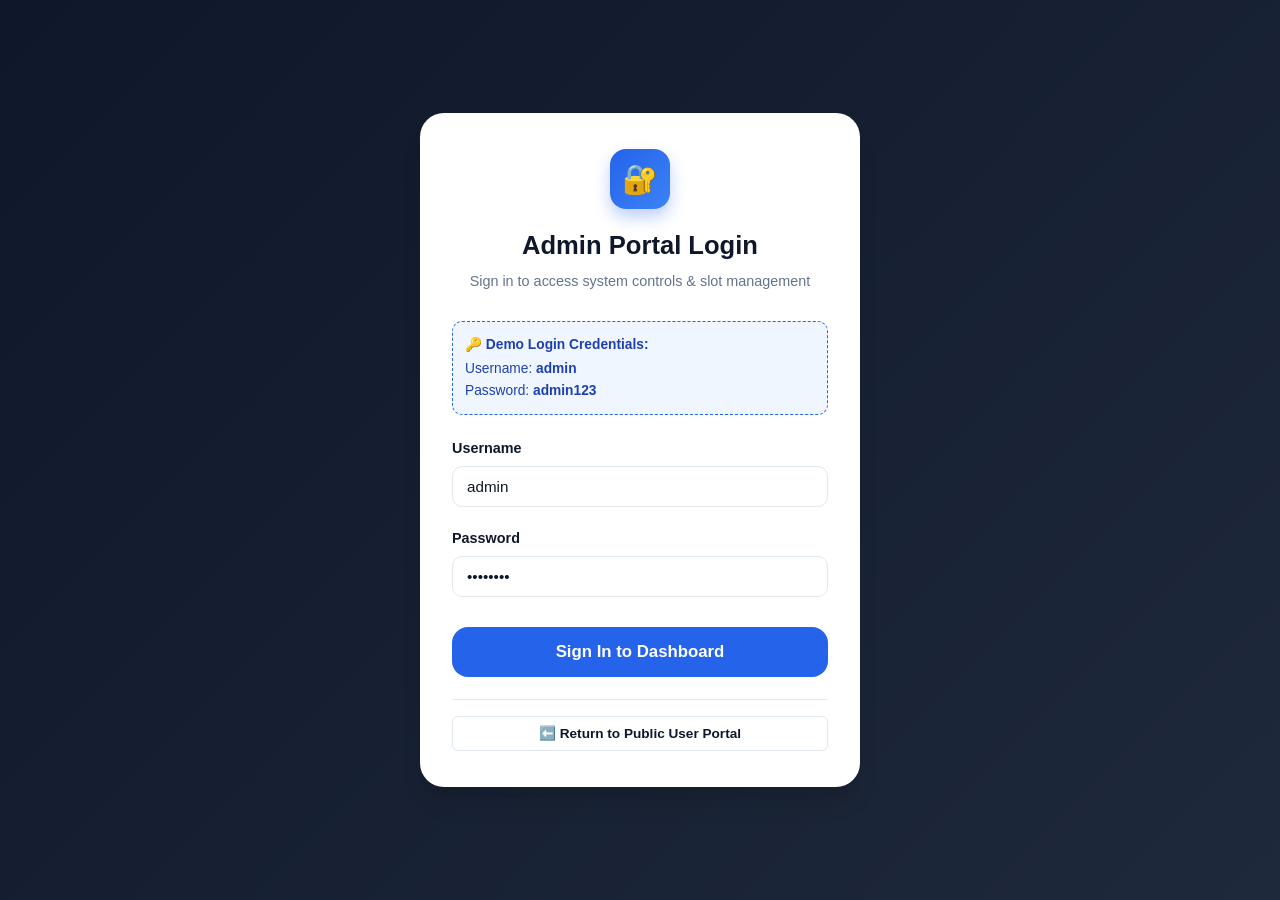
==== admin.html @ 250ca074 "Initial parking management system" ====
<!DOCTYPE html>
<html lang="en">
<head>
    <meta charset="UTF-8">
    <meta name="viewport" content="width=device-width, initial-scale=1.0">
    <meta name="description" content="ParkEase Admin Dashboard for Parking Slot and Vehicle Management.">
    <title>Admin Dashboard | ParkEase</title>
    <!-- Stylesheet -->
    <link rel="stylesheet" href="css/style.css">
</head>
<body>

    <!-- ====================================================================
         LOGIN SCREEN (Shown when admin is logged out)
         ==================================================================== -->
    <div id="admin-login-view" class="login-wrapper" style="display: none;">
        <div class="login-card">
            <div class="login-header">
                <div class="login-logo">🔐</div>
                <h1 style="font-size: 1.6rem; font-weight: 800; color: var(--text-main);">Admin Portal Login</h1>
                <p style="font-size: 0.9rem; color: var(--text-muted); margin-top: 4px;">Sign in to access system controls & slot management</p>
            </div>

            <!-- Demo Credentials Banner -->
            <div class="demo-credentials-box">
                <div style="font-weight: 700; margin-bottom: 2px;">🔑 Demo Login Credentials:</div>
                <div>Username: <strong>admin</strong></div>
                <div>Password: <strong>admin123</strong></div>
            </div>

            <form id="admin-login-form" novalidate>
                <div class="form-group">
                    <label for="admin-username" class="form-label">Username</label>
                    <input type="text" id="admin-username" class="form-control" placeholder="Enter admin username" value="admin" required>
                    <div class="form-text-error" id="error-admin-username">Please enter username.</div>
                </div>

                <div class="form-group">
                    <label for="admin-password" class="form-label">Password</label>
                    <input type="password" id="admin-password" class="form-control" placeholder="Enter admin password" value="admin123" required>
                    <div class="form-text-error" id="error-admin-password">Please enter password.</div>
                </div>

                <button type="submit" class="btn btn-primary btn-lg" style="width: 100%; margin-top: 10px;">
                    Sign In to Dashboard
                </button>
            </form>

            <div style="margin-top: 22px; padding-top: 16px; border-top: 1px solid var(--border-color);">
                <a href="index.html" class="btn btn-sm btn-outline" style="width: 100%;">
                    ⬅️ Return to Public User Portal
                </a>
            </div>
        </div>
    </div>

    <!-- ====================================================================
         ADMIN DASHBOARD VIEW (Shown when logged in)
         ==================================================================== -->
    <div id="admin-dashboard-view" class="admin-layout" style="display: none;">
        
        <!-- Sidebar Navigation -->
        <aside class="admin-sidebar" id="adminSidebar">
            <div class="admin-sidebar-header">
                <div class="brand-icon" style="width: 34px; height: 34px; font-size: 1rem;">🅿️</div>
                <div class="admin-brand">ParkEase Admin</div>
            </div>

            <ul class="admin-nav">
                <li class="admin-nav-item">
                    <a class="admin-nav-link active" data-admin-tab="overview">
                        <span class="admin-nav-icon">📊</span>
                        <span>Overview</span>
                    </a>
                </li>
                <li class="admin-nav-item">
                    <a class="admin-nav-link" data-admin-tab="slots">
                        <span class="admin-nav-icon">🅿️</span>
                        <span>Slot Management</span>
                    </a>
                </li>
                <li class="admin-nav-item">
                    <a class="admin-nav-link" data-admin-tab="vehicles">
                        <span class="admin-nav-icon">🚗</span>
                        <span>Parked Vehicles</span>
                    </a>
                </li>
                <li class="admin-nav-item">
                    <a class="admin-nav-link" data-admin-tab="history">
                        <span class="admin-nav-icon">📜</span>
                        <span>Parking History</span>
                    </a>
                </li>
                <li class="admin-nav-item">
                    <a class="admin-nav-link" data-admin-tab="settings">
                        <span class="admin-nav-icon">⚙️</span>
                        <span>System Settings</span>
                    </a>
                </li>
            </ul>

            <div class="admin-sidebar-footer">
                <a href="index.html" class="btn btn-outline btn-sm" style="width: 100%; color: #ffffff; border-color: rgba(255, 255, 255, 0.2); margin-bottom: 8px;">
                    🌐 Public User Portal
                </a>
                <button class="btn btn-danger btn-sm" id="admin-logout-btn" style="width: 100%;">
                    🚪 Logout
                </button>
            </div>
        </aside>

        <!-- Main Workspace -->
        <div class="admin-main">
            <!-- Topbar -->
            <header class="admin-topbar">
                <div style="display: flex; align-items: center; gap: 14px;">
                    <button class="menu-toggle" id="adminMenuToggle" aria-label="Toggle Sidebar">☰</button>
                    <h2 class="admin-page-title" id="admin-current-page-title">Dashboard Overview</h2>
                </div>

                <div class="admin-user-info">
                    <div class="admin-avatar">AD</div>
                    <div>
                        <div style="font-size: 0.9rem; font-weight: 700;">Administrator</div>
                        <div style="font-size: 0.78rem; color: var(--text-muted);">Super Admin</div>
                    </div>
                </div>
            </header>

            <!-- Dashboard Content Body -->
            <div class="admin-body">

                <!-- ================================================================
                     TAB 1: OVERVIEW & STATS
                     ================================================================ -->
                <div id="tab-overview" class="admin-tab-content active">
                    <!-- Metric Cards -->
                    <div class="stats-grid">
                        <div class="stat-card">
                            <div class="stat-info">
                                <div class="stat-label">Total Parking Slots</div>
                                <div class="stat-value" id="adm-stat-total">0</div>
                            </div>
                            <div class="stat-icon blue">🅿️</div>
                        </div>

                        <div class="stat-card">
                            <div class="stat-info">
                                <div class="stat-label">Available Slots</div>
                                <div class="stat-value" id="adm-stat-avail" style="color: var(--success);">0</div>
                            </div>
                            <div class="stat-icon green">🟢</div>
                        </div>

                        <div class="stat-card">
                            <div class="stat-info">
                                <div class="stat-label">Occupied Slots</div>
                                <div class="stat-value" id="adm-stat-occ" style="color: var(--danger);">0</div>
                            </div>
                            <div class="stat-icon red">🔴</div>
                        </div>

                        <div class="stat-card">
                            <div class="stat-info">
                                <div class="stat-label">Disabled / Maintenance</div>
                                <div class="stat-value" id="adm-stat-dis">0</div>
                            </div>
                            <div class="stat-icon amber">🛠️</div>
                        </div>
                    </div>

                    <!-- Live Grid Quick View -->
                    <div class="card">
                        <div class="card-header">
                            <div>
                                <h3 class="card-title">Live Parking Bay Map</h3>
                                <p class="section-subtitle">Real-time occupancy status across all managed bays.</p>
                            </div>
                            <button class="btn btn-primary btn-sm" onclick="openAddSlotModal()">
                                ➕ Add New Slot
                            </button>
                        </div>
                        <div class="parking-grid" id="admin-overview-grid">
                            <!-- Populated dynamically -->
                        </div>
                    </div>
                </div>

                <!-- ================================================================
                     TAB 2: SLOT MANAGEMENT
                     ================================================================ -->
                <div id="tab-slots" class="admin-tab-content" style="display: none;">
                    <div class="section-header">
                        <div>
                            <h2 class="section-title">Slot Management</h2>
                            <p class="section-subtitle">Add new bays, change operational status, or delete existing slots.</p>
                        </div>
                        <button class="btn btn-primary" onclick="openAddSlotModal()">
                            ➕ Add New Parking Slot
                        </button>
                    </div>

                    <div class="filter-bar">
                        <div class="search-input-wrap">
                            <span class="search-icon">🔍</span>
                            <input type="text" id="adm-slot-search" placeholder="Search by slot ID, floor, or status...">
                        </div>
                        <select id="adm-slot-filter-type" class="filter-select" aria-label="Filter by vehicle type">
                            <option value="ALL">All Vehicle Types</option>
                            <option value="4-Wheeler">4-Wheeler</option>
                            <option value="2-Wheeler">2-Wheeler</option>
                            <option value="Heavy Vehicle">Heavy Vehicle</option>
                        </select>
                    </div>

                    <div class="card" style="padding: 0; overflow: hidden;">
                        <div class="table-responsive">
                            <table class="custom-table">
                                <thead>
                                    <tr>
                                        <th>Slot ID</th>
                                        <th>Floor / Zone</th>
                                        <th>Supported Type</th>
                                        <th>Current Status</th>
                                        <th>Occupying Vehicle</th>
                                        <th style="text-align: right;">Actions</th>
                                    </tr>
                                </thead>
                                <tbody id="adm-slots-tbody">
                                    <!-- Populated dynamically -->
                                </tbody>
                            </table>
                        </div>
                    </div>
                </div>

                <!-- ================================================================
                     TAB 3: ACTIVE VEHICLES MANAGEMENT
                     ================================================================ -->
                <div id="tab-vehicles" class="admin-tab-content" style="display: none;">
                    <div class="section-header">
                        <div>
                            <h2 class="section-title">Active Parked Vehicles</h2>
                            <p class="section-subtitle">Oversee all parked vehicles and execute administrative releases.</p>
                        </div>
                    </div>

                    <div class="filter-bar">
                        <div class="search-input-wrap">
                            <span class="search-icon">🔍</span>
                            <input type="text" id="adm-vehicle-search" placeholder="Search by vehicle number, owner, or slot ID...">
                        </div>
                    </div>

                    <div class="card" style="padding: 0; overflow: hidden;">
                        <div class="table-responsive">
                            <table class="custom-table">
                                <thead>
                                    <tr>
                                        <th>Slot ID</th>
                                        <th>Vehicle Number</th>
                                        <th>Owner Name</th>
                                        <th>Vehicle Type</th>
                                        <th>Floor</th>
                                        <th>Parked Since</th>
                                        <th style="text-align: right;">Admin Action</th>
                                    </tr>
                                </thead>
                                <tbody id="adm-vehicles-tbody">
                                    <!-- Populated dynamically -->
                                </tbody>
                            </table>
                        </div>
                        <div id="adm-no-vehicles-msg" class="empty-state" style="display: none;">
                            <div class="empty-state-icon">🅿️</div>
                            <h3 class="empty-state-title">No Vehicles Currently Parked</h3>
                            <p class="empty-state-text">All parking bays are currently available.</p>
                        </div>
                    </div>
                </div>

                <!-- ================================================================
                     TAB 4: PARKING HISTORY & AUDIT LOG
                     ================================================================ -->
                <div id="tab-history" class="admin-tab-content" style="display: none;">
                    <div class="section-header">
                        <div>
                            <h2 class="section-title">Parking History & Logs</h2>
                            <p class="section-subtitle">Detailed record of all historical parking sessions.</p>
                        </div>
                        <button class="btn btn-outline btn-sm" id="clear-history-btn" style="color: var(--danger); border-color: var(--danger-border);">
                            🗑️ Clear All History
                        </button>
                    </div>

                    <div class="filter-bar">
                        <div class="search-input-wrap">
                            <span class="search-icon">🔍</span>
                            <input type="text" id="adm-history-search" placeholder="Search logs by vehicle, owner, or slot...">
                        </div>
                    </div>

                    <div class="card" style="padding: 0; overflow: hidden;">
                        <div class="table-responsive">
                            <table class="custom-table">
                                <thead>
                                    <tr>
                                        <th>Log ID</th>
                                        <th>Vehicle Number</th>
                                        <th>Owner Name</th>
                                        <th>Vehicle Type</th>
                                        <th>Slot</th>
                                        <th>In Time</th>
                                        <th>Out Time</th>
                                        <th>Duration</th>
                                        <th>Released By</th>
                                    </tr>
                                </thead>
                                <tbody id="adm-history-tbody">
                                    <!-- Populated dynamically -->
                                </tbody>
                            </table>
                        </div>
                        <div id="adm-no-history-msg" class="empty-state" style="display: none;">
                            <div class="empty-state-icon">📜</div>
                            <h3 class="empty-state-title">No History Records Found</h3>
                        </div>
                    </div>
                </div>

                <!-- ================================================================
                     TAB 5: SYSTEM SETTINGS & DEMO RESET
                     ================================================================ -->
                <div id="tab-settings" class="admin-tab-content" style="display: none;">
                    <div class="section-header">
                        <div>
                            <h2 class="section-title">System Settings & Data Tools</h2>
                            <p class="section-subtitle">Manage demo data, reset persistence, or adjust preferences.</p>
                        </div>
                    </div>

                    <div class="card">
                        <h3 class="card-title" style="margin-bottom: 8px;">🔄 Reset Demo Dataset</h3>
                        <p style="color: var(--text-muted); font-size: 0.92rem; margin-bottom: 20px; line-height: 1.6;">
                            Reset all parking slots, active parked vehicles, and historical logs back to the initial factory demo state (P-01 to P-12).
                        </p>
                        <button class="btn btn-danger" id="reset-system-data-btn">
                            ⚠️ Restore Factory Sample Data
                        </button>
                    </div>

                    <div class="card">
                        <h3 class="card-title" style="margin-bottom: 8px;">ℹ️ System Information</h3>
                        <div class="detail-grid" style="margin-top: 15px;">
                            <div class="detail-item">
                                <div class="detail-label">Persistence Engine</div>
                                <div class="detail-value">Browser LocalStorage API</div>
                            </div>
                            <div class="detail-item">
                                <div class="detail-label">Technology Architecture</div>
                                <div class="detail-value">HTML5 / CSS3 / Vanilla JS (ES6)</div>
                            </div>
                            <div class="detail-item">
                                <div class="detail-label">Backend Dependency</div>
                                <div class="detail-value" style="color: var(--success);">Zero (Static SPA)</div>
                            </div>
                            <div class="detail-item">
                                <div class="detail-label">Deployment Compatibility</div>
                                <div class="detail-value">GitHub Pages Ready</div>
                            </div>
                        </div>
                    </div>
                </div>

            </div>
        </div>
    </div>

    <!-- ====================================================================
         ADD NEW SLOT MODAL
         ==================================================================== -->
    <div class="modal-backdrop" id="addSlotModal">
        <div class="modal-dialog">
            <div class="modal-header">
                <h3 class="modal-title">➕ Add New Parking Slot</h3>
                <button class="modal-close" onclick="closeModal('addSlotModal')">&times;</button>
            </div>
            <form id="add-slot-form" novalidate>
                <div class="modal-body">
                    <div class="form-group">
                        <label for="new-slot-id" class="form-label">Slot Identifier *</label>
                        <input type="text" id="new-slot-id" class="form-control" placeholder="e.g. P-13, B-01, VIP-01" required>
                        <div class="form-text-error" id="error-new-slot-id">Please enter a unique slot identifier.</div>
                        <div class="form-hint">Must be unique across the facility.</div>
                    </div>

                    <div class="form-group">
                        <label for="new-slot-floor" class="form-label">Floor / Zone *</label>
                        <select id="new-slot-floor" class="form-control" required>
                            <option value="Ground Floor">Ground Floor</option>
                            <option value="1st Floor">1st Floor</option>
                            <option value="2nd Floor">2nd Floor</option>
                            <option value="Basement">Basement</option>
                            <option value="Outdoor Bay">Outdoor Bay</option>
                        </select>
                    </div>

                    <div class="form-group">
                        <label for="new-slot-type" class="form-label">Supported Vehicle Type *</label>
                        <select id="new-slot-type" class="form-control" required>
                            <option value="4-Wheeler">4-Wheeler (Car / SUV)</option>
                            <option value="2-Wheeler">2-Wheeler (Bike / Scooter)</option>
                            <option value="Heavy Vehicle">Heavy Vehicle (Bus / Truck)</option>
                        </select>
                    </div>

                    <div class="form-group">
                        <label for="new-slot-status" class="form-label">Initial Status *</label>
                        <select id="new-slot-status" class="form-control" required>
                            <option value="available">Available (Active)</option>
                            <option value="disabled">Disabled (Under Maintenance)</option>
                        </select>
                    </div>
                </div>
                <div class="modal-footer">
                    <button type="button" class="btn btn-outline" onclick="closeModal('addSlotModal')">Cancel</button>
                    <button type="submit" class="btn btn-primary">Save Parking Slot</button>
                </div>
            </form>
        </div>
    </div>

    <!-- ====================================================================
         CONFIRM ADMIN ACTION MODAL (Delete / Force Release)
         ==================================================================== -->
    <div class="modal-backdrop" id="adminConfirmModal">
        <div class="modal-dialog">
            <div class="modal-header">
                <h3 class="modal-title" id="adm-confirm-title">Confirm Action</h3>
                <button class="modal-close" onclick="closeModal('adminConfirmModal')">&times;</button>
            </div>
            <div class="modal-body">
                <p id="adm-confirm-message" style="color: var(--text-muted); font-size: 0.95rem; line-height: 1.6;">Are you sure you want to proceed?</p>
            </div>
            <div class="modal-footer">
                <button class="btn btn-outline" onclick="closeModal('adminConfirmModal')">Cancel</button>
                <button class="btn btn-danger" id="adm-confirm-btn">Confirm</button>
            </div>
        </div>
    </div>

    <!-- Toast Notifications -->
    <div class="toast-container" id="adminToastContainer"></div>

    <!-- Scripts -->
    <script src="js/storage.js"></script>
    <script src="js/admin.js"></script>
</body>
</html>
---- css/style.css ----
/* ====================================================================
   PARKING MANAGEMENT SYSTEM - MODERN STYLESHEET
   ==================================================================== */

:root {
    /* Color Palette */
    --primary: #2563eb;
    --primary-hover: #1d4ed8;
    --primary-light: #eff6ff;
    --primary-dark: #1e40af;
    
    --success: #10b981;
    --success-bg: #ecfdf5;
    --success-border: #a7f3d0;
    --success-text: #065f46;

    --danger: #ef4444;
    --danger-bg: #fef2f2;
    --danger-border: #fecaca;
    --danger-text: #991b1b;

    --warning: #f59e0b;
    --warning-bg: #fffbeb;
    --warning-border: #fde68a;
    --warning-text: #92400e;

    --disabled: #6b7280;
    --disabled-bg: #f3f4f6;
    --disabled-border: #e5e7eb;
    --disabled-text: #374151;

    --bg-main: #f8fafc;
    --bg-card: #ffffff;
    --bg-sidebar: #0f172a;
    --sidebar-text: #94a3b8;
    --sidebar-active: #ffffff;
    --sidebar-hover: #1e293b;

    --text-main: #0f172a;
    --text-muted: #64748b;
    --text-light: #94a3b8;
    --border-color: #e2e8f0;

    /* Shadows & Radii */
    --radius-sm: 6px;
    --radius-md: 10px;
    --radius-lg: 16px;
    --radius-xl: 24px;
    --shadow-sm: 0 1px 2px 0 rgba(0, 0, 0, 0.05);
    --shadow-md: 0 4px 6px -1px rgba(0, 0, 0, 0.08), 0 2px 4px -1px rgba(0, 0, 0, 0.04);
    --shadow-lg: 0 10px 15px -3px rgba(0, 0, 0, 0.1), 0 4px 6px -2px rgba(0, 0, 0, 0.05);
    --shadow-xl: 0 20px 25px -5px rgba(0, 0, 0, 0.1), 0 10px 10px -5px rgba(0, 0, 0, 0.04);

    /* Transitions */
    --transition: all 0.2s cubic-bezier(0.4, 0, 0.2, 1);
    --font-family: -apple-system, BlinkMacSystemFont, 'Segoe UI', Roboto, Helvetica, Arial, sans-serif;
}

/* ====================================================================
   CSS RESET & BASE STYLES
   ==================================================================== */

* {
    margin: 0;
    padding: 0;
    box-sizing: border-box;
}

body {
    font-family: var(--font-family);
    background-color: var(--bg-main);
    color: var(--text-main);
    line-height: 1.6;
    -webkit-font-smoothing: antialiased;
    min-height: 100vh;
    display: flex;
    flex-direction: column;
}

a {
    color: var(--primary);
    text-decoration: none;
    transition: var(--transition);
}

a:hover {
    color: var(--primary-hover);
}

img, svg {
    display: inline-block;
    vertical-align: middle;
}

/* ====================================================================
   LAYOUT & CONTAINERS
   ==================================================================== */

.container {
    width: 100%;
    max-width: 1240px;
    margin: 0 auto;
    padding: 0 20px;
}

.main-content {
    flex: 1;
    padding: 30px 0 60px;
}

/* Navigation Bar */
.navbar {
    background: var(--bg-card);
    border-bottom: 1px solid var(--border-color);
    position: sticky;
    top: 0;
    z-index: 100;
    box-shadow: var(--shadow-sm);
}

.navbar .container {
    display: flex;
    align-items: center;
    justify-content: space-between;
    height: 70px;
}

.brand {
    display: flex;
    align-items: center;
    gap: 12px;
    font-size: 1.25rem;
    font-weight: 700;
    color: var(--text-main);
    text-decoration: none;
}

.brand-icon {
    width: 40px;
    height: 40px;
    background: linear-gradient(135deg, var(--primary), #3b82f6);
    color: #ffffff;
    border-radius: var(--radius-md);
    display: flex;
    align-items: center;
    justify-content: center;
    font-size: 1.2rem;
    box-shadow: 0 4px 10px rgba(37, 99, 235, 0.25);
}

.nav-links {
    display: flex;
    align-items: center;
    gap: 8px;
    list-style: none;
}

.nav-item a {
    display: block;
    padding: 8px 14px;
    font-size: 0.95rem;
    font-weight: 500;
    color: var(--text-muted);
    border-radius: var(--radius-sm);
    transition: var(--transition);
}

.nav-item a:hover {
    color: var(--primary);
    background-color: var(--primary-light);
}

.nav-item.active a {
    color: var(--primary);
    background-color: var(--primary-light);
    font-weight: 600;
}

.nav-btn {
    margin-left: 10px;
}

/* Mobile Menu Toggle */
.menu-toggle {
    display: none;
    background: none;
    border: none;
    cursor: pointer;
    font-size: 1.5rem;
    color: var(--text-main);
    padding: 8px;
}

/* ====================================================================
   BUTTONS & FORM ELEMENTS
   ==================================================================== */

.btn {
    display: inline-flex;
    align-items: center;
    justify-content: center;
    gap: 8px;
    padding: 10px 18px;
    font-size: 0.95rem;
    font-weight: 600;
    border-radius: var(--radius-md);
    border: 1px solid transparent;
    cursor: pointer;
    transition: var(--transition);
    text-align: center;
    white-space: nowrap;
}

.btn:disabled {
    opacity: 0.6;
    cursor: not-allowed;
}

.btn-primary {
    background-color: var(--primary);
    color: #ffffff;
}

.btn-primary:hover:not(:disabled) {
    background-color: var(--primary-hover);
    color: #ffffff;
    box-shadow: 0 4px 12px rgba(37, 99, 235, 0.25);
}

.btn-success {
    background-color: var(--success);
    color: #ffffff;
}

.btn-success:hover:not(:disabled) {
    background-color: #059669;
    color: #ffffff;
}

.btn-danger {
    background-color: var(--danger);
    color: #ffffff;
}

.btn-danger:hover:not(:disabled) {
    background-color: #dc2626;
    color: #ffffff;
}

.btn-outline {
    background-color: transparent;
    border-color: var(--border-color);
    color: var(--text-main);
}

.btn-outline:hover:not(:disabled) {
    border-color: var(--primary);
    color: var(--primary);
    background-color: var(--primary-light);
}

.btn-sm {
    padding: 6px 12px;
    font-size: 0.85rem;
    border-radius: var(--radius-sm);
}

.btn-lg {
    padding: 14px 26px;
    font-size: 1.05rem;
    border-radius: var(--radius-lg);
}

.form-group {
    margin-bottom: 20px;
    text-align: left;
}

.form-label {
    display: block;
    font-size: 0.9rem;
    font-weight: 600;
    color: var(--text-main);
    margin-bottom: 6px;
}

.form-control {
    width: 100%;
    padding: 11px 14px;
    font-size: 0.95rem;
    border: 1px solid var(--border-color);
    border-radius: var(--radius-md);
    background-color: #ffffff;
    color: var(--text-main);
    transition: var(--transition);
    outline: none;
    font-family: inherit;
}

.form-control:focus {
    border-color: var(--primary);
    box-shadow: 0 0 0 3px rgba(37, 99, 235, 0.15);
}

.form-control.is-invalid {
    border-color: var(--danger);
    box-shadow: 0 0 0 3px rgba(239, 68, 68, 0.15);
}

.form-text-error {
    font-size: 0.82rem;
    color: var(--danger);
    margin-top: 4px;
    display: none;
}

.form-text-error.show {
    display: block;
}

.form-hint {
    font-size: 0.82rem;
    color: var(--text-muted);
    margin-top: 4px;
}

/* ====================================================================
   HERO / BANNER SECTION
   ==================================================================== */

.hero-banner {
    background: linear-gradient(135deg, #1e3a8a 0%, #1e40af 50%, #2563eb 100%);
    border-radius: var(--radius-xl);
    padding: 40px 36px;
    color: #ffffff;
    margin-bottom: 35px;
    box-shadow: var(--shadow-lg);
    display: flex;
    flex-direction: column;
    justify-content: space-between;
    position: relative;
    overflow: hidden;
}

.hero-banner::before {
    content: '🅿️';
    position: absolute;
    right: 20px;
    bottom: -20px;
    font-size: 11rem;
    opacity: 0.08;
    pointer-events: none;
}

.hero-title {
    font-size: 2.2rem;
    font-weight: 800;
    margin-bottom: 12px;
    letter-spacing: -0.5px;
}

.hero-subtitle {
    font-size: 1.1rem;
    color: #bfdbfe;
    max-width: 650px;
    margin-bottom: 24px;
    line-height: 1.5;
}

.hero-actions {
    display: flex;
    flex-wrap: wrap;
    gap: 14px;
}

.hero-btn-light {
    background: #ffffff;
    color: var(--primary-dark);
    font-weight: 700;
}

.hero-btn-light:hover {
    background: #f8fafc;
    color: var(--primary);
    transform: translateY(-1px);
}

.hero-btn-ghost {
    background: rgba(255, 255, 255, 0.15);
    color: #ffffff;
    border: 1px solid rgba(255, 255, 255, 0.3);
    backdrop-filter: blur(4px);
}

.hero-btn-ghost:hover {
    background: rgba(255, 255, 255, 0.25);
    color: #ffffff;
}

/* ====================================================================
   DASHBOARD STATS CARDS
   ==================================================================== */

.stats-grid {
    display: grid;
    grid-template-columns: repeat(auto-fit, minmax(230px, 1fr));
    gap: 20px;
    margin-bottom: 35px;
}

.stat-card {
    background: var(--bg-card);
    border-radius: var(--radius-lg);
    padding: 24px;
    box-shadow: var(--shadow-sm);
    border: 1px solid var(--border-color);
    display: flex;
    align-items: center;
    justify-content: space-between;
    transition: var(--transition);
}

.stat-card:hover {
    transform: translateY(-3px);
    box-shadow: var(--shadow-md);
}

.stat-info .stat-label {
    font-size: 0.88rem;
    font-weight: 600;
    color: var(--text-muted);
    text-transform: uppercase;
    letter-spacing: 0.5px;
    margin-bottom: 6px;
}

.stat-info .stat-value {
    font-size: 2.1rem;
    font-weight: 800;
    color: var(--text-main);
    line-height: 1.1;
}

.stat-icon {
    width: 56px;
    height: 56px;
    border-radius: var(--radius-md);
    display: flex;
    align-items: center;
    justify-content: center;
    font-size: 1.6rem;
}

.stat-icon.blue {
    background-color: var(--primary-light);
    color: var(--primary);
}

.stat-icon.green {
    background-color: var(--success-bg);
    color: var(--success);
}

.stat-icon.red {
    background-color: var(--danger-bg);
    color: var(--danger);
}

.stat-icon.amber {
    background-color: var(--warning-bg);
    color: var(--warning);
}

/* ====================================================================
   SECTION HEADERS & CARDS
   ==================================================================== */

.section {
    display: none;
    animation: fadeIn 0.3s ease-in-out;
}

.section.active {
    display: block;
}

@keyframes fadeIn {
    from { opacity: 0; transform: translateY(6px); }
    to { opacity: 1; transform: translateY(0); }
}

.section-header {
    display: flex;
    justify-content: space-between;
    align-items: center;
    flex-wrap: wrap;
    gap: 15px;
    margin-bottom: 24px;
}

.section-title {
    font-size: 1.6rem;
    font-weight: 700;
    color: var(--text-main);
}

.section-subtitle {
    font-size: 0.95rem;
    color: var(--text-muted);
    margin-top: 4px;
}

.card {
    background: var(--bg-card);
    border-radius: var(--radius-lg);
    border: 1px solid var(--border-color);
    box-shadow: var(--shadow-sm);
    padding: 24px;
    margin-bottom: 24px;
}

.card-header {
    display: flex;
    justify-content: space-between;
    align-items: center;
    margin-bottom: 18px;
    padding-bottom: 14px;
    border-bottom: 1px solid var(--border-color);
}

.card-title {
    font-size: 1.15rem;
    font-weight: 700;
    color: var(--text-main);
}

/* ====================================================================
   FILTER & SEARCH BAR
   ==================================================================== */

.filter-bar {
    display: flex;
    flex-wrap: wrap;
    gap: 14px;
    align-items: center;
    background: var(--bg-card);
    padding: 16px 20px;
    border-radius: var(--radius-lg);
    border: 1px solid var(--border-color);
    margin-bottom: 25px;
    box-shadow: var(--shadow-sm);
}

.search-input-wrap {
    flex: 1;
    min-width: 220px;
    position: relative;
}

.search-input-wrap input {
    width: 100%;
    padding: 10px 14px 10px 38px;
    border: 1px solid var(--border-color);
    border-radius: var(--radius-md);
    font-size: 0.92rem;
    outline: none;
    transition: var(--transition);
}

.search-input-wrap input:focus {
    border-color: var(--primary);
    box-shadow: 0 0 0 3px rgba(37, 99, 235, 0.12);
}

.search-icon {
    position: absolute;
    left: 12px;
    top: 50%;
    transform: translateY(-50%);
    color: var(--text-light);
    pointer-events: none;
}

.filter-select {
    padding: 10px 14px;
    border: 1px solid var(--border-color);
    border-radius: var(--radius-md);
    background-color: #ffffff;
    font-size: 0.92rem;
    color: var(--text-main);
    outline: none;
    cursor: pointer;
    min-width: 150px;
}

.filter-select:focus {
    border-color: var(--primary);
}

/* Legend */
.parking-legend {
    display: flex;
    flex-wrap: wrap;
    gap: 18px;
    align-items: center;
    font-size: 0.88rem;
    font-weight: 500;
    color: var(--text-muted);
}

.legend-item {
    display: flex;
    align-items: center;
    gap: 8px;
}

.legend-color {
    width: 14px;
    height: 14px;
    border-radius: 4px;
}

.legend-color.available {
    background-color: var(--success);
}

.legend-color.occupied {
    background-color: var(--danger);
}

.legend-color.disabled {
    background-color: var(--disabled);
}

/* ====================================================================
   VISUAL PARKING LOT & SLOTS GRID
   ==================================================================== */

.parking-grid {
    display: grid;
    grid-template-columns: repeat(auto-fill, minmax(250px, 1fr));
    gap: 20px;
    margin-bottom: 30px;
}

.slot-card {
    background: var(--bg-card);
    border-radius: var(--radius-lg);
    border: 2px solid var(--border-color);
    padding: 18px;
    box-shadow: var(--shadow-sm);
    display: flex;
    flex-direction: column;
    justify-content: space-between;
    transition: var(--transition);
    cursor: pointer;
    position: relative;
    overflow: hidden;
}

.slot-card:hover {
    transform: translateY(-4px);
    box-shadow: var(--shadow-md);
}

/* Status variants */
.slot-card.available {
    border-color: var(--success-border);
    background: linear-gradient(to bottom, #ffffff, var(--success-bg));
}

.slot-card.available:hover {
    border-color: var(--success);
    box-shadow: 0 8px 20px rgba(16, 185, 129, 0.18);
}

.slot-card.occupied {
    border-color: var(--danger-border);
    background: linear-gradient(to bottom, #ffffff, var(--danger-bg));
}

.slot-card.occupied:hover {
    border-color: var(--danger);
    box-shadow: 0 8px 20px rgba(239, 68, 68, 0.18);
}

.slot-card.disabled {
    border-color: var(--disabled-border);
    background: var(--disabled-bg);
    opacity: 0.85;
}

.slot-top {
    display: flex;
    justify-content: space-between;
    align-items: center;
    margin-bottom: 12px;
}

.slot-number {
    font-size: 1.35rem;
    font-weight: 800;
    color: var(--text-main);
    display: flex;
    align-items: center;
    gap: 6px;
}

.slot-badge {
    padding: 3px 8px;
    font-size: 0.72rem;
    font-weight: 700;
    border-radius: 20px;
    text-transform: uppercase;
    letter-spacing: 0.4px;
}

.slot-badge.available {
    background-color: var(--success-bg);
    color: var(--success-text);
    border: 1px solid var(--success-border);
}

.slot-badge.occupied {
    background-color: var(--danger-bg);
    color: var(--danger-text);
    border: 1px solid var(--danger-border);
}

.slot-badge.disabled {
    background-color: var(--disabled-bg);
    color: var(--disabled-text);
    border: 1px solid var(--disabled-border);
}

.slot-bay-visual {
    height: 75px;
    border: 2px dashed rgba(0, 0, 0, 0.12);
    border-radius: var(--radius-md);
    margin: 8px 0 14px;
    display: flex;
    flex-direction: column;
    align-items: center;
    justify-content: center;
    background: rgba(255, 255, 255, 0.6);
}

.slot-vehicle-icon {
    font-size: 1.9rem;
    margin-bottom: 2px;
}

.slot-vehicle-no {
    font-size: 0.88rem;
    font-weight: 700;
    color: var(--text-main);
    letter-spacing: 0.5px;
}

.slot-meta {
    font-size: 0.82rem;
    color: var(--text-muted);
    margin-bottom: 14px;
    display: flex;
    justify-content: space-between;
}

.slot-actions {
    display: flex;
    gap: 8px;
}

.slot-actions .btn {
    flex: 1;
}

/* Empty State */
.empty-state {
    text-align: center;
    padding: 60px 20px;
    background: var(--bg-card);
    border-radius: var(--radius-lg);
    border: 1px solid var(--border-color);
}

.empty-state-icon {
    font-size: 3.5rem;
    margin-bottom: 14px;
    opacity: 0.6;
}

.empty-state-title {
    font-size: 1.25rem;
    font-weight: 700;
    color: var(--text-main);
    margin-bottom: 6px;
}

.empty-state-text {
    font-size: 0.95rem;
    color: var(--text-muted);
    max-width: 420px;
    margin: 0 auto 18px;
}

/* ====================================================================
   TABLES
   ==================================================================== */

.table-responsive {
    width: 100%;
    overflow-x: auto;
    -webkit-overflow-scrolling: touch;
}

.custom-table {
    width: 100%;
    border-collapse: collapse;
    text-align: left;
    font-size: 0.92rem;
}

.custom-table th {
    background-color: var(--bg-main);
    color: var(--text-muted);
    font-weight: 600;
    text-transform: uppercase;
    font-size: 0.78rem;
    letter-spacing: 0.5px;
    padding: 12px 16px;
    border-bottom: 1px solid var(--border-color);
    white-space: nowrap;
}

.custom-table td {
    padding: 14px 16px;
    border-bottom: 1px solid var(--border-color);
    color: var(--text-main);
    vertical-align: middle;
}

.custom-table tbody tr {
    transition: var(--transition);
}

.custom-table tbody tr:hover {
    background-color: rgba(248, 250, 252, 0.8);
}

.badge {
    display: inline-flex;
    align-items: center;
    gap: 4px;
    padding: 4px 10px;
    border-radius: 20px;
    font-size: 0.78rem;
    font-weight: 600;
}

.badge-success {
    background: var(--success-bg);
    color: var(--success-text);
}

.badge-danger {
    background: var(--danger-bg);
    color: var(--danger-text);
}

.badge-warning {
    background: var(--warning-bg);
    color: var(--warning-text);
}

.badge-secondary {
    background: var(--disabled-bg);
    color: var(--disabled-text);
}

.badge-primary {
    background: var(--primary-light);
    color: var(--primary);
}

/* ====================================================================
   MODALS
   ==================================================================== */

.modal-backdrop {
    position: fixed;
    top: 0;
    left: 0;
    width: 100%;
    height: 100%;
    background: rgba(15, 23, 42, 0.6);
    backdrop-filter: blur(4px);
    display: flex;
    align-items: center;
    justify-content: center;
    z-index: 1000;
    opacity: 0;
    visibility: hidden;
    transition: all 0.25s ease-in-out;
    padding: 20px;
}

.modal-backdrop.show {
    opacity: 1;
    visibility: visible;
}

.modal-dialog {
    background: var(--bg-card);
    width: 100%;
    max-width: 520px;
    border-radius: var(--radius-xl);
    box-shadow: var(--shadow-xl);
    border: 1px solid var(--border-color);
    overflow: hidden;
    transform: scale(0.95);
    transition: transform 0.25s cubic-bezier(0.34, 1.56, 0.64, 1);
}

.modal-backdrop.show .modal-dialog {
    transform: scale(1);
}

.modal-header {
    padding: 20px 24px;
    border-bottom: 1px solid var(--border-color);
    display: flex;
    align-items: center;
    justify-content: space-between;
}

.modal-title {
    font-size: 1.25rem;
    font-weight: 700;
    color: var(--text-main);
}

.modal-close {
    background: none;
    border: none;
    font-size: 1.4rem;
    color: var(--text-muted);
    cursor: pointer;
    line-height: 1;
    padding: 4px 8px;
    border-radius: var(--radius-sm);
    transition: var(--transition);
}

.modal-close:hover {
    color: var(--danger);
    background: var(--danger-bg);
}

.modal-body {
    padding: 24px;
    max-height: 75vh;
    overflow-y: auto;
}

.modal-footer {
    padding: 16px 24px;
    border-top: 1px solid var(--border-color);
    display: flex;
    align-items: center;
    justify-content: flex-end;
    gap: 12px;
    background-color: var(--bg-main);
}

/* Detail list in modal */
.detail-grid {
    display: grid;
    grid-template-columns: repeat(2, 1fr);
    gap: 16px;
    margin-bottom: 20px;
}

.detail-item {
    background: var(--bg-main);
    padding: 12px 14px;
    border-radius: var(--radius-md);
    border: 1px solid var(--border-color);
}

.detail-item.full-width {
    grid-column: span 2;
}

.detail-label {
    font-size: 0.78rem;
    font-weight: 600;
    color: var(--text-muted);
    text-transform: uppercase;
    margin-bottom: 4px;
}

.detail-value {
    font-size: 1rem;
    font-weight: 700;
    color: var(--text-main);
}

/* ====================================================================
   TOAST NOTIFICATIONS
   ==================================================================== */

.toast-container {
    position: fixed;
    top: 24px;
    right: 24px;
    z-index: 2000;
    display: flex;
    flex-direction: column;
    gap: 10px;
    pointer-events: none;
}

.toast {
    background: #ffffff;
    border-radius: var(--radius-md);
    padding: 14px 18px;
    box-shadow: var(--shadow-xl);
    border-left: 5px solid var(--primary);
    display: flex;
    align-items: center;
    gap: 12px;
    min-width: 280px;
    max-width: 400px;
    pointer-events: auto;
    animation: slideInRight 0.3s ease-out;
    transition: var(--transition);
}

@keyframes slideInRight {
    from { transform: translateX(100%); opacity: 0; }
    to { transform: translateX(0); opacity: 1; }
}

.toast.success {
    border-left-color: var(--success);
}

.toast.error {
    border-left-color: var(--danger);
}

.toast.warning {
    border-left-color: var(--warning);
}

.toast-icon {
    font-size: 1.3rem;
}

.toast-message {
    font-size: 0.92rem;
    font-weight: 500;
    color: var(--text-main);
    flex: 1;
}

/* ====================================================================
   ADMIN PANEL LAYOUT
   ==================================================================== */

.admin-layout {
    display: flex;
    min-height: 100vh;
}

.admin-sidebar {
    width: 260px;
    background: var(--bg-sidebar);
    color: var(--sidebar-text);
    display: flex;
    flex-direction: column;
    flex-shrink: 0;
    transition: var(--transition);
    z-index: 150;
}

.admin-sidebar-header {
    padding: 24px 20px;
    display: flex;
    align-items: center;
    gap: 12px;
    border-bottom: 1px solid rgba(255, 255, 255, 0.08);
}

.admin-brand {
    font-size: 1.15rem;
    font-weight: 700;
    color: #ffffff;
}

.admin-nav {
    list-style: none;
    padding: 20px 12px;
    flex: 1;
}

.admin-nav-item {
    margin-bottom: 6px;
}

.admin-nav-link {
    display: flex;
    align-items: center;
    gap: 12px;
    padding: 12px 16px;
    border-radius: var(--radius-md);
    color: var(--sidebar-text);
    font-size: 0.92rem;
    font-weight: 500;
    transition: var(--transition);
    cursor: pointer;
}

.admin-nav-link:hover {
    background: var(--sidebar-hover);
    color: var(--sidebar-active);
}

.admin-nav-link.active {
    background: var(--primary);
    color: #ffffff;
    font-weight: 600;
}

.admin-nav-icon {
    font-size: 1.15rem;
    width: 22px;
    text-align: center;
}

.admin-sidebar-footer {
    padding: 16px 20px;
    border-top: 1px solid rgba(255, 255, 255, 0.08);
}

.admin-main {
    flex: 1;
    display: flex;
    flex-direction: column;
    background: var(--bg-main);
    overflow-x: hidden;
}

.admin-topbar {
    background: var(--bg-card);
    border-bottom: 1px solid var(--border-color);
    padding: 0 28px;
    height: 70px;
    display: flex;
    align-items: center;
    justify-content: space-between;
    box-shadow: var(--shadow-sm);
    position: sticky;
    top: 0;
    z-index: 90;
}

.admin-page-title {
    font-size: 1.3rem;
    font-weight: 700;
    color: var(--text-main);
}

.admin-user-info {
    display: flex;
    align-items: center;
    gap: 14px;
}

.admin-avatar {
    width: 38px;
    height: 38px;
    border-radius: 50%;
    background: var(--primary-light);
    color: var(--primary);
    display: flex;
    align-items: center;
    justify-content: center;
    font-weight: 700;
    font-size: 0.95rem;
}

.admin-body {
    padding: 30px 28px 60px;
    flex: 1;
}

/* ====================================================================
   LOGIN CARD
   ==================================================================== */

.login-wrapper {
    min-height: 100vh;
    display: flex;
    align-items: center;
    justify-content: center;
    padding: 20px;
    background: linear-gradient(135deg, #0f172a 0%, #1e293b 100%);
}

.login-card {
    background: #ffffff;
    width: 100%;
    max-width: 440px;
    border-radius: var(--radius-xl);
    padding: 36px 32px;
    box-shadow: var(--shadow-xl);
    text-align: center;
}

.login-header {
    margin-bottom: 28px;
}

.login-logo {
    width: 60px;
    height: 60px;
    margin: 0 auto 16px;
    background: linear-gradient(135deg, var(--primary), #3b82f6);
    color: #ffffff;
    border-radius: var(--radius-lg);
    display: flex;
    align-items: center;
    justify-content: center;
    font-size: 1.8rem;
    box-shadow: 0 8px 16px rgba(37, 99, 235, 0.3);
}

.demo-credentials-box {
    background: var(--primary-light);
    border: 1px dashed var(--primary);
    border-radius: var(--radius-md);
    padding: 12px;
    margin-bottom: 22px;
    font-size: 0.86rem;
    color: var(--primary-dark);
    text-align: left;
}

/* ====================================================================
   ABOUT & PORTFOLIO SECTION
   ==================================================================== */

.about-grid {
    display: grid;
    grid-template-columns: repeat(auto-fit, minmax(300px, 1fr));
    gap: 24px;
    margin-top: 20px;
}

.feature-box {
    background: var(--bg-card);
    border-radius: var(--radius-lg);
    padding: 24px;
    border: 1px solid var(--border-color);
    box-shadow: var(--shadow-sm);
    transition: var(--transition);
}

.feature-box:hover {
    transform: translateY(-3px);
    box-shadow: var(--shadow-md);
}

.feature-icon {
    font-size: 2rem;
    margin-bottom: 12px;
    display: inline-block;
}

.feature-title {
    font-size: 1.15rem;
    font-weight: 700;
    margin-bottom: 8px;
    color: var(--text-main);
}

.feature-desc {
    font-size: 0.92rem;
    color: var(--text-muted);
    line-height: 1.6;
}

/* ====================================================================
   FOOTER
   ==================================================================== */

.footer {
    background: #ffffff;
    border-top: 1px solid var(--border-color);
    padding: 24px 0;
    text-align: center;
    color: var(--text-muted);
    font-size: 0.9rem;
    margin-top: auto;
}

/* ====================================================================
   RESPONSIVE DESIGN (MEDIA QUERIES)
   ==================================================================== */

@media (max-width: 992px) {
    .admin-sidebar {
        position: fixed;
        left: -260px;
        top: 0;
        bottom: 0;
        height: 100vh;
    }

    .admin-sidebar.open {
        left: 0;
        box-shadow: var(--shadow-xl);
    }

    .hero-title {
        font-size: 1.8rem;
    }
}

@media (max-width: 768px) {
    .menu-toggle {
        display: block;
    }

    .nav-links {
        display: none;
        position: absolute;
        top: 70px;
        left: 0;
        right: 0;
        background: var(--bg-card);
        flex-direction: column;
        padding: 16px 20px;
        border-bottom: 1px solid var(--border-color);
        box-shadow: var(--shadow-md);
        gap: 6px;
    }

    .nav-links.show {
        display: flex;
    }

    .nav-item {
        width: 100%;
    }

    .nav-item a {
        padding: 12px 16px;
    }

    .stats-grid {
        grid-template-columns: 1fr 1fr;
    }

    .detail-grid {
        grid-template-columns: 1fr;
    }

    .detail-item.full-width {
        grid-column: span 1;
    }

    .hero-banner {
        padding: 28px 20px;
    }

    .parking-grid {
        grid-template-columns: 1fr;
    }

    .admin-body {
        padding: 20px 16px 40px;
    }
}

@media (max-width: 480px) {
    .stats-grid {
        grid-template-columns: 1fr;
    }

    .hero-title {
        font-size: 1.5rem;
    }

    .hero-actions .btn {
        width: 100%;
    }
}
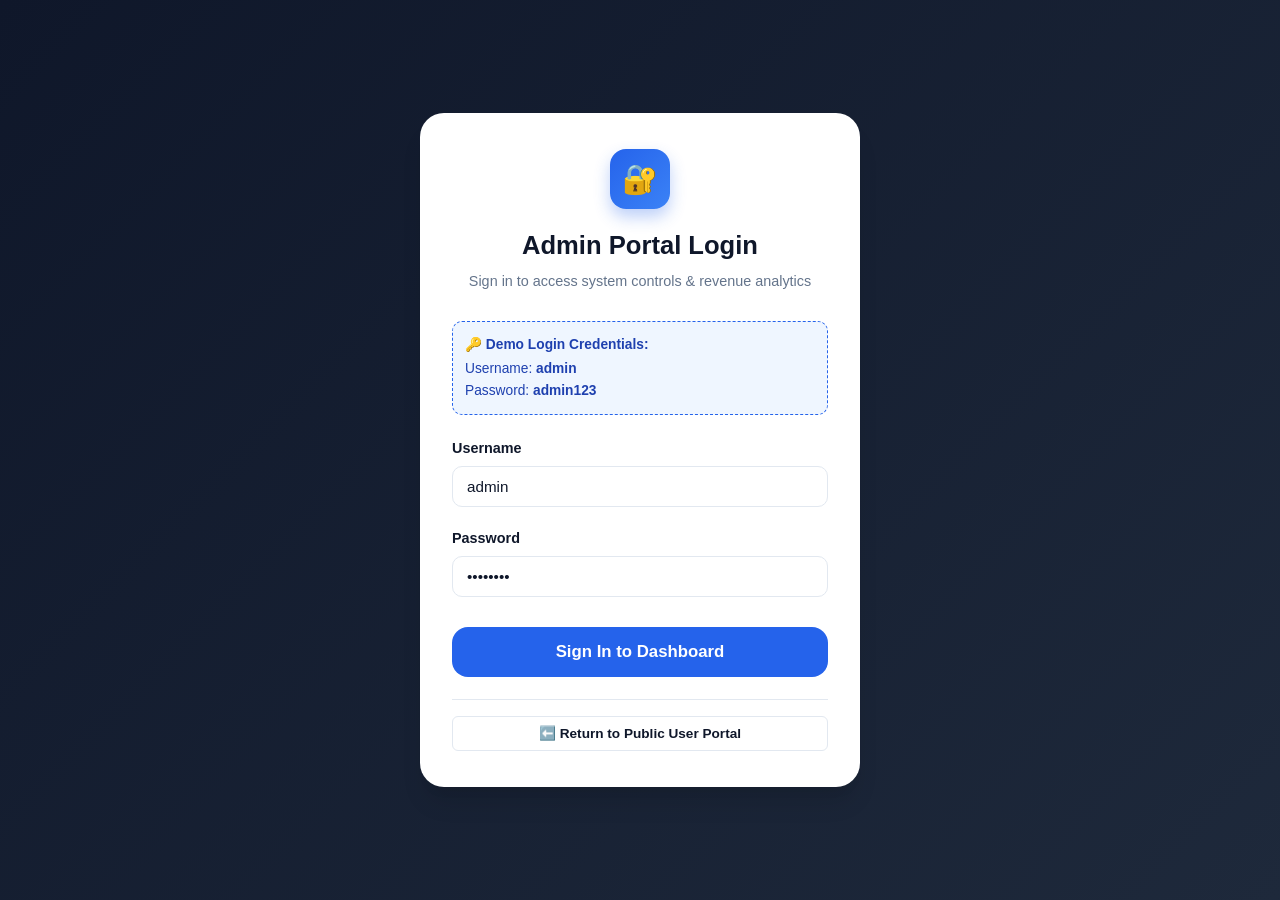
==== commit 738bef1b: "Add monthly parking payment system, subscription renewals, revenue analytics, and printable receipts" ====
--- a/admin.html
+++ b/admin.html
@@ -3,7 +3,7 @@
 <head>
     <meta charset="UTF-8">
     <meta name="viewport" content="width=device-width, initial-scale=1.0">
-    <meta name="description" content="ParkEase Admin Dashboard for Parking Slot and Vehicle Management.">
+    <meta name="description" content="ParkEase Admin Dashboard - Slot Management, Subscriptions, Payments & Revenue Reports.">
     <title>Admin Dashboard | ParkEase</title>
     <!-- Stylesheet -->
     <link rel="stylesheet" href="css/style.css">
@@ -11,17 +11,17 @@
 <body>
 
     <!-- ====================================================================
-         LOGIN SCREEN (Shown when admin is logged out)
+         LOGIN SCREEN (Shown when logged out)
          ==================================================================== -->
     <div id="admin-login-view" class="login-wrapper" style="display: none;">
         <div class="login-card">
             <div class="login-header">
                 <div class="login-logo">🔐</div>
                 <h1 style="font-size: 1.6rem; font-weight: 800; color: var(--text-main);">Admin Portal Login</h1>
-                <p style="font-size: 0.9rem; color: var(--text-muted); margin-top: 4px;">Sign in to access system controls & slot management</p>
-            </div>
-
-            <!-- Demo Credentials Banner -->
+                <p style="font-size: 0.9rem; color: var(--text-muted); margin-top: 4px;">Sign in to access system controls & revenue analytics</p>
+            </div>
+
+            <!-- Demo Credentials Box -->
             <div class="demo-credentials-box">
                 <div style="font-weight: 700; margin-bottom: 2px;">🔑 Demo Login Credentials:</div>
                 <div>Username: <strong>admin</strong></div>
@@ -70,13 +70,13 @@
                 <li class="admin-nav-item">
                     <a class="admin-nav-link active" data-admin-tab="overview">
                         <span class="admin-nav-icon">📊</span>
-                        <span>Overview</span>
+                        <span>Dashboard</span>
                     </a>
                 </li>
                 <li class="admin-nav-item">
                     <a class="admin-nav-link" data-admin-tab="slots">
                         <span class="admin-nav-icon">🅿️</span>
-                        <span>Slot Management</span>
+                        <span>Parking Slots</span>
                     </a>
                 </li>
                 <li class="admin-nav-item">
@@ -86,22 +86,40 @@
                     </a>
                 </li>
                 <li class="admin-nav-item">
+                    <a class="admin-nav-link" data-admin-tab="subscriptions">
+                        <span class="admin-nav-icon">📜</span>
+                        <span>Monthly Subscriptions</span>
+                    </a>
+                </li>
+                <li class="admin-nav-item">
+                    <a class="admin-nav-link" data-admin-tab="payments">
+                        <span class="admin-nav-icon">💳</span>
+                        <span>Payments</span>
+                    </a>
+                </li>
+                <li class="admin-nav-item">
+                    <a class="admin-nav-link" data-admin-tab="revenue">
+                        <span class="admin-nav-icon">📈</span>
+                        <span>Revenue Reports</span>
+                    </a>
+                </li>
+                <li class="admin-nav-item">
                     <a class="admin-nav-link" data-admin-tab="history">
-                        <span class="admin-nav-icon">📜</span>
+                        <span class="admin-nav-icon">🕒</span>
                         <span>Parking History</span>
                     </a>
                 </li>
                 <li class="admin-nav-item">
                     <a class="admin-nav-link" data-admin-tab="settings">
                         <span class="admin-nav-icon">⚙️</span>
-                        <span>System Settings</span>
+                        <span>Settings & Plans</span>
                     </a>
                 </li>
             </ul>
 
             <div class="admin-sidebar-footer">
                 <a href="index.html" class="btn btn-outline btn-sm" style="width: 100%; color: #ffffff; border-color: rgba(255, 255, 255, 0.2); margin-bottom: 8px;">
-                    🌐 Public User Portal
+                    🌐 Public Portal
                 </a>
                 <button class="btn btn-danger btn-sm" id="admin-logout-btn" style="width: 100%;">
                     🚪 Logout
@@ -131,41 +149,41 @@
             <div class="admin-body">
 
                 <!-- ================================================================
-                     TAB 1: OVERVIEW & STATS
+                     TAB 1: OVERVIEW & LIVE METRICS
                      ================================================================ -->
                 <div id="tab-overview" class="admin-tab-content active">
                     <!-- Metric Cards -->
                     <div class="stats-grid">
                         <div class="stat-card">
                             <div class="stat-info">
-                                <div class="stat-label">Total Parking Slots</div>
-                                <div class="stat-value" id="adm-stat-total">0</div>
-                            </div>
-                            <div class="stat-icon blue">🅿️</div>
-                        </div>
-
-                        <div class="stat-card">
-                            <div class="stat-info">
-                                <div class="stat-label">Available Slots</div>
-                                <div class="stat-value" id="adm-stat-avail" style="color: var(--success);">0</div>
-                            </div>
-                            <div class="stat-icon green">🟢</div>
-                        </div>
-
-                        <div class="stat-card">
-                            <div class="stat-info">
-                                <div class="stat-label">Occupied Slots</div>
-                                <div class="stat-value" id="adm-stat-occ" style="color: var(--danger);">0</div>
-                            </div>
-                            <div class="stat-icon red">🔴</div>
-                        </div>
-
-                        <div class="stat-card">
-                            <div class="stat-info">
-                                <div class="stat-label">Disabled / Maintenance</div>
-                                <div class="stat-value" id="adm-stat-dis">0</div>
-                            </div>
-                            <div class="stat-icon amber">🛠️</div>
+                                <div class="stat-label">Total Revenue</div>
+                                <div class="stat-value" id="adm-stat-revenue" style="color: var(--primary-dark);">₹0</div>
+                            </div>
+                            <div class="stat-icon blue">💰</div>
+                        </div>
+
+                        <div class="stat-card">
+                            <div class="stat-info">
+                                <div class="stat-label">Monthly Revenue</div>
+                                <div class="stat-value" id="adm-stat-month-revenue" style="color: var(--success);">₹0</div>
+                            </div>
+                            <div class="stat-icon green">📈</div>
+                        </div>
+
+                        <div class="stat-card">
+                            <div class="stat-info">
+                                <div class="stat-label">Active Subscriptions</div>
+                                <div class="stat-value" id="adm-stat-active-subs">0</div>
+                            </div>
+                            <div class="stat-icon purple">📜</div>
+                        </div>
+
+                        <div class="stat-card">
+                            <div class="stat-info">
+                                <div class="stat-label">Occupied / Total Slots</div>
+                                <div class="stat-value" id="adm-stat-slots-occ">0 / 0</div>
+                            </div>
+                            <div class="stat-icon amber">🅿️</div>
                         </div>
                     </div>
 
@@ -173,8 +191,8 @@
                     <div class="card">
                         <div class="card-header">
                             <div>
-                                <h3 class="card-title">Live Parking Bay Map</h3>
-                                <p class="section-subtitle">Real-time occupancy status across all managed bays.</p>
+                                <h3 class="card-title">Live Parking Facility Map</h3>
+                                <p class="section-subtitle">Real-time status across all bays with subscription links.</p>
                             </div>
                             <button class="btn btn-primary btn-sm" onclick="openAddSlotModal()">
                                 ➕ Add New Slot
@@ -187,13 +205,13 @@
                 </div>
 
                 <!-- ================================================================
-                     TAB 2: SLOT MANAGEMENT
+                     TAB 2: PARKING SLOTS
                      ================================================================ -->
                 <div id="tab-slots" class="admin-tab-content" style="display: none;">
                     <div class="section-header">
                         <div>
-                            <h2 class="section-title">Slot Management</h2>
-                            <p class="section-subtitle">Add new bays, change operational status, or delete existing slots.</p>
+                            <h2 class="section-title">Parking Slots Management</h2>
+                            <p class="section-subtitle">Add new bays, toggle maintenance state, or remove bays.</p>
                         </div>
                         <button class="btn btn-primary" onclick="openAddSlotModal()">
                             ➕ Add New Parking Slot
@@ -222,7 +240,7 @@
                                         <th>Floor / Zone</th>
                                         <th>Supported Type</th>
                                         <th>Current Status</th>
-                                        <th>Occupying Vehicle</th>
+                                        <th>Occupying Vehicle / Pass</th>
                                         <th style="text-align: right;">Actions</th>
                                     </tr>
                                 </thead>
@@ -235,13 +253,13 @@
                 </div>
 
                 <!-- ================================================================
-                     TAB 3: ACTIVE VEHICLES MANAGEMENT
+                     TAB 3: PARKED VEHICLES
                      ================================================================ -->
                 <div id="tab-vehicles" class="admin-tab-content" style="display: none;">
                     <div class="section-header">
                         <div>
-                            <h2 class="section-title">Active Parked Vehicles</h2>
-                            <p class="section-subtitle">Oversee all parked vehicles and execute administrative releases.</p>
+                            <h2 class="section-title">Currently Parked Vehicles</h2>
+                            <p class="section-subtitle">Oversee all active vehicles and execute administrative releases.</p>
                         </div>
                     </div>
 
@@ -261,7 +279,7 @@
                                         <th>Vehicle Number</th>
                                         <th>Owner Name</th>
                                         <th>Vehicle Type</th>
-                                        <th>Floor</th>
+                                        <th>Pass Type</th>
                                         <th>Parked Since</th>
                                         <th style="text-align: right;">Admin Action</th>
                                     </tr>
@@ -280,13 +298,192 @@
                 </div>
 
                 <!-- ================================================================
-                     TAB 4: PARKING HISTORY & AUDIT LOG
+                     TAB 4: MONTHLY SUBSCRIPTIONS MANAGEMENT
+                     ================================================================ -->
+                <div id="tab-subscriptions" class="admin-tab-content" style="display: none;">
+                    <div class="section-header">
+                        <div>
+                            <h2 class="section-title">Monthly Subscriptions Management</h2>
+                            <p class="section-subtitle">Track member passes, verify validity, renew passes, or cancel accounts.</p>
+                        </div>
+                    </div>
+
+                    <div class="filter-bar">
+                        <div class="search-input-wrap">
+                            <span class="search-icon">🔍</span>
+                            <input type="text" id="adm-sub-search" placeholder="Search subscriptions by ID, customer, vehicle, or slot...">
+                        </div>
+                        <select id="adm-sub-status-filter" class="filter-select" aria-label="Filter subscriptions by status">
+                            <option value="ALL">All Statuses</option>
+                            <option value="Active">Active</option>
+                            <option value="Expiring Soon">Expiring Soon (≤ 5 Days)</option>
+                            <option value="Expired">Expired</option>
+                            <option value="Cancelled">Cancelled</option>
+                        </select>
+                    </div>
+
+                    <div class="card" style="padding: 0; overflow: hidden;">
+                        <div class="table-responsive">
+                            <table class="custom-table">
+                                <thead>
+                                    <tr>
+                                        <th>Subscription ID</th>
+                                        <th>Customer / Owner</th>
+                                        <th>Vehicle No.</th>
+                                        <th>Slot</th>
+                                        <th>Plan</th>
+                                        <th>Amount</th>
+                                        <th>Start Date</th>
+                                        <th>Expiry Date</th>
+                                        <th>Status</th>
+                                        <th style="text-align: right;">Admin Actions</th>
+                                    </tr>
+                                </thead>
+                                <tbody id="adm-subscriptions-tbody">
+                                    <!-- Populated dynamically -->
+                                </tbody>
+                            </table>
+                        </div>
+                        <div id="adm-no-subs-msg" class="empty-state" style="display: none;">
+                            <div class="empty-state-icon">📜</div>
+                            <h3 class="empty-state-title">No Subscriptions Found</h3>
+                        </div>
+                    </div>
+                </div>
+
+                <!-- ================================================================
+                     TAB 5: PAYMENTS ROSTER
+                     ================================================================ -->
+                <div id="tab-payments" class="admin-tab-content" style="display: none;">
+                    <div class="section-header">
+                        <div>
+                            <h2 class="section-title">Payment Transactions Roster</h2>
+                            <p class="section-subtitle">Comprehensive ledger of all processed simulated payment transactions.</p>
+                        </div>
+                    </div>
+
+                    <div class="filter-bar">
+                        <div class="search-input-wrap">
+                            <span class="search-icon">🔍</span>
+                            <input type="text" id="adm-pay-search" placeholder="Search payments by Payment ID, customer, vehicle...">
+                        </div>
+                        <select id="adm-pay-method-filter" class="filter-select" aria-label="Filter payments by method">
+                            <option value="ALL">All Payment Methods</option>
+                            <option value="UPI">UPI</option>
+                            <option value="Debit Card">Debit Card</option>
+                            <option value="Credit Card">Credit Card</option>
+                            <option value="Cash">Cash</option>
+                        </select>
+                    </div>
+
+                    <div class="card" style="padding: 0; overflow: hidden;">
+                        <div class="table-responsive">
+                            <table class="custom-table">
+                                <thead>
+                                    <tr>
+                                        <th>Payment ID</th>
+                                        <th>Subscription ID</th>
+                                        <th>Customer</th>
+                                        <th>Vehicle No.</th>
+                                        <th>Slot</th>
+                                        <th>Plan</th>
+                                        <th>Amount</th>
+                                        <th>Method</th>
+                                        <th>Payment Date</th>
+                                        <th>Status</th>
+                                        <th style="text-align: right;">Receipt</th>
+                                    </tr>
+                                </thead>
+                                <tbody id="adm-payments-tbody">
+                                    <!-- Populated dynamically -->
+                                </tbody>
+                            </table>
+                        </div>
+                        <div id="adm-no-pays-msg" class="empty-state" style="display: none;">
+                            <div class="empty-state-icon">💳</div>
+                            <h3 class="empty-state-title">No Payment Records Found</h3>
+                        </div>
+                    </div>
+                </div>
+
+                <!-- ================================================================
+                     TAB 6: REVENUE REPORTS & ANALYTICS
+                     ================================================================ -->
+                <div id="tab-revenue" class="admin-tab-content" style="display: none;">
+                    <div class="section-header">
+                        <div>
+                            <h2 class="section-title">Revenue & Financial Analytics</h2>
+                            <p class="section-subtitle">Real-time revenue performance metrics and collection breakdown.</p>
+                        </div>
+                    </div>
+
+                    <!-- Revenue Stat Cards -->
+                    <div class="stats-grid">
+                        <div class="stat-card">
+                            <div class="stat-info">
+                                <div class="stat-label">Today's Revenue</div>
+                                <div class="stat-value" id="rev-stat-today" style="color: var(--success);">₹0</div>
+                            </div>
+                            <div class="stat-icon green">📅</div>
+                        </div>
+
+                        <div class="stat-card">
+                            <div class="stat-info">
+                                <div class="stat-label">This Month's Revenue</div>
+                                <div class="stat-value" id="rev-stat-month" style="color: var(--primary);">₹0</div>
+                            </div>
+                            <div class="stat-icon blue">📊</div>
+                        </div>
+
+                        <div class="stat-card">
+                            <div class="stat-info">
+                                <div class="stat-label">All-Time Revenue</div>
+                                <div class="stat-value" id="rev-stat-total" style="color: var(--primary-dark);">₹0</div>
+                            </div>
+                            <div class="stat-icon purple">💰</div>
+                        </div>
+
+                        <div class="stat-card">
+                            <div class="stat-info">
+                                <div class="stat-label">Paid Subscriptions</div>
+                                <div class="stat-value" id="rev-stat-paid-count">0</div>
+                            </div>
+                            <div class="stat-icon amber">🏷️</div>
+                        </div>
+                    </div>
+
+                    <!-- Pure CSS/JS Visual Revenue Chart -->
+                    <div class="card">
+                        <div class="card-header">
+                            <h3 class="card-title">📈 Monthly Revenue Trend (Pure CSS/JS)</h3>
+                            <span class="badge badge-primary">Dynamic Calculation</span>
+                        </div>
+                        <div class="revenue-chart-container">
+                            <div class="css-bar-chart" id="revenue-bar-chart">
+                                <!-- Injected via JavaScript -->
+                            </div>
+                        </div>
+                    </div>
+
+                    <!-- Payment Method Breakdown -->
+                    <div class="card">
+                        <div class="card-header">
+                            <h3 class="card-title">💳 Collection by Payment Method</h3>
+                        </div>
+                        <div style="display: grid; grid-template-columns: repeat(auto-fit, minmax(200px, 1fr)); gap: 16px;" id="revenue-methods-grid">
+                            <!-- Injected via JavaScript -->
+                        </div>
+                    </div>
+                </div>
+
+                <!-- ================================================================
+                     TAB 7: PARKING HISTORY
                      ================================================================ -->
                 <div id="tab-history" class="admin-tab-content" style="display: none;">
                     <div class="section-header">
                         <div>
-                            <h2 class="section-title">Parking History & Logs</h2>
-                            <p class="section-subtitle">Detailed record of all historical parking sessions.</p>
+                            <h2 class="section-title">Parking History & Audit Logs</h2>
+                            <p class="section-subtitle">Historical entry/exit logs of all released vehicles.</p>
                         </div>
                         <button class="btn btn-outline btn-sm" id="clear-history-btn" style="color: var(--danger); border-color: var(--danger-border);">
                             🗑️ Clear All History
@@ -329,46 +526,38 @@
                 </div>
 
                 <!-- ================================================================
-                     TAB 5: SYSTEM SETTINGS & DEMO RESET
+                     TAB 8: SETTINGS & PLAN PRICING
                      ================================================================ -->
                 <div id="tab-settings" class="admin-tab-content" style="display: none;">
                     <div class="section-header">
                         <div>
-                            <h2 class="section-title">System Settings & Data Tools</h2>
-                            <p class="section-subtitle">Manage demo data, reset persistence, or adjust preferences.</p>
-                        </div>
-                    </div>
-
+                            <h2 class="section-title">System Settings & Plan Pricing</h2>
+                            <p class="section-subtitle">Configure monthly plan prices, test data, and factory defaults.</p>
+                        </div>
+                    </div>
+
+                    <!-- Plan Pricing Configuration Box -->
                     <div class="card">
-                        <h3 class="card-title" style="margin-bottom: 8px;">🔄 Reset Demo Dataset</h3>
+                        <div class="card-header">
+                            <h3 class="card-title">💵 Configure Monthly Plan Prices</h3>
+                        </div>
+                        <p style="color: var(--text-muted); font-size: 0.92rem; margin-bottom: 18px;">
+                            Adjust the standard monthly subscription charges below. Changes take effect immediately.
+                        </p>
+                        <div style="display: grid; grid-template-columns: repeat(auto-fit, minmax(240px, 1fr)); gap: 18px;" id="admin-plan-pricing-editor">
+                            <!-- Injected via JavaScript -->
+                        </div>
+                    </div>
+
+                    <!-- System Reset Box -->
+                    <div class="card">
+                        <h3 class="card-title" style="margin-bottom: 8px;">🔄 Restore Factory Sample Dataset</h3>
                         <p style="color: var(--text-muted); font-size: 0.92rem; margin-bottom: 20px; line-height: 1.6;">
-                            Reset all parking slots, active parked vehicles, and historical logs back to the initial factory demo state (P-01 to P-12).
+                            Reset all parking slots, subscriptions, payment logs, and historical archives back to default sample state.
                         </p>
                         <button class="btn btn-danger" id="reset-system-data-btn">
                             ⚠️ Restore Factory Sample Data
                         </button>
-                    </div>
-
-                    <div class="card">
-                        <h3 class="card-title" style="margin-bottom: 8px;">ℹ️ System Information</h3>
-                        <div class="detail-grid" style="margin-top: 15px;">
-                            <div class="detail-item">
-                                <div class="detail-label">Persistence Engine</div>
-                                <div class="detail-value">Browser LocalStorage API</div>
-                            </div>
-                            <div class="detail-item">
-                                <div class="detail-label">Technology Architecture</div>
-                                <div class="detail-value">HTML5 / CSS3 / Vanilla JS (ES6)</div>
-                            </div>
-                            <div class="detail-item">
-                                <div class="detail-label">Backend Dependency</div>
-                                <div class="detail-value" style="color: var(--success);">Zero (Static SPA)</div>
-                            </div>
-                            <div class="detail-item">
-                                <div class="detail-label">Deployment Compatibility</div>
-                                <div class="detail-value">GitHub Pages Ready</div>
-                            </div>
-                        </div>
                     </div>
                 </div>
 
@@ -391,7 +580,6 @@
                         <label for="new-slot-id" class="form-label">Slot Identifier *</label>
                         <input type="text" id="new-slot-id" class="form-control" placeholder="e.g. P-13, B-01, VIP-01" required>
                         <div class="form-text-error" id="error-new-slot-id">Please enter a unique slot identifier.</div>
-                        <div class="form-hint">Must be unique across the facility.</div>
                     </div>
 
                     <div class="form-group">
@@ -431,7 +619,28 @@
     </div>
 
     <!-- ====================================================================
-         CONFIRM ADMIN ACTION MODAL (Delete / Force Release)
+         PRINTABLE RECEIPT MODAL (ADMIN)
+         ==================================================================== -->
+    <div class="modal-backdrop" id="adminReceiptModal">
+        <div class="modal-dialog" style="max-width: 560px;">
+            <div class="modal-header">
+                <h3 class="modal-title">🧾 Payment Receipt</h3>
+                <button class="modal-close" onclick="closeModal('adminReceiptModal')">&times;</button>
+            </div>
+            <div class="modal-body">
+                <div class="printable-receipt" id="admin-receipt-content">
+                    <!-- Injected dynamically -->
+                </div>
+            </div>
+            <div class="modal-footer">
+                <button class="btn btn-outline" onclick="closeModal('adminReceiptModal')">Close</button>
+                <button class="btn btn-primary" onclick="window.print()">🖨️ Print Receipt</button>
+            </div>
+        </div>
+    </div>
+
+    <!-- ====================================================================
+         CONFIRM ADMIN ACTION MODAL
          ==================================================================== -->
     <div class="modal-backdrop" id="adminConfirmModal">
         <div class="modal-dialog">
--- a/css/style.css
+++ b/css/style.css
@@ -1,5 +1,5 @@
 /* ====================================================================
-   PARKING MANAGEMENT SYSTEM - MODERN STYLESHEET
+   PARKING MANAGEMENT SYSTEM - MODERN STYLESHEET (ENHANCED)
    ==================================================================== */
 
 :root {
@@ -51,7 +51,6 @@
     --shadow-lg: 0 10px 15px -3px rgba(0, 0, 0, 0.1), 0 4px 6px -2px rgba(0, 0, 0, 0.05);
     --shadow-xl: 0 20px 25px -5px rgba(0, 0, 0, 0.1), 0 10px 10px -5px rgba(0, 0, 0, 0.04);
 
-    /* Transitions */
     --transition: all 0.2s cubic-bezier(0.4, 0, 0.2, 1);
     --font-family: -apple-system, BlinkMacSystemFont, 'Segoe UI', Roboto, Helvetica, Arial, sans-serif;
 }
@@ -151,14 +150,14 @@
 .nav-links {
     display: flex;
     align-items: center;
-    gap: 8px;
+    gap: 6px;
     list-style: none;
 }
 
 .nav-item a {
     display: block;
-    padding: 8px 14px;
-    font-size: 0.95rem;
+    padding: 8px 12px;
+    font-size: 0.92rem;
     font-weight: 500;
     color: var(--text-muted);
     border-radius: var(--radius-sm);
@@ -177,10 +176,9 @@
 }
 
 .nav-btn {
-    margin-left: 10px;
-}
-
-/* Mobile Menu Toggle */
+    margin-left: 8px;
+}
+
 .menu-toggle {
     display: none;
     background: none;
@@ -325,7 +323,7 @@
 }
 
 /* ====================================================================
-   HERO / BANNER SECTION
+   HERO / BANNER
    ==================================================================== */
 
 .hero-banner {
@@ -398,12 +396,12 @@
 }
 
 /* ====================================================================
-   DASHBOARD STATS CARDS
+   STATS CARDS
    ==================================================================== */
 
 .stats-grid {
     display: grid;
-    grid-template-columns: repeat(auto-fit, minmax(230px, 1fr));
+    grid-template-columns: repeat(auto-fit, minmax(210px, 1fr));
     gap: 20px;
     margin-bottom: 35px;
 }
@@ -411,7 +409,7 @@
 .stat-card {
     background: var(--bg-card);
     border-radius: var(--radius-lg);
-    padding: 24px;
+    padding: 22px 20px;
     box-shadow: var(--shadow-sm);
     border: 1px solid var(--border-color);
     display: flex;
@@ -426,29 +424,30 @@
 }
 
 .stat-info .stat-label {
-    font-size: 0.88rem;
+    font-size: 0.82rem;
     font-weight: 600;
     color: var(--text-muted);
     text-transform: uppercase;
     letter-spacing: 0.5px;
-    margin-bottom: 6px;
+    margin-bottom: 4px;
 }
 
 .stat-info .stat-value {
-    font-size: 2.1rem;
+    font-size: 1.85rem;
     font-weight: 800;
     color: var(--text-main);
     line-height: 1.1;
 }
 
 .stat-icon {
-    width: 56px;
-    height: 56px;
+    width: 52px;
+    height: 52px;
     border-radius: var(--radius-md);
     display: flex;
     align-items: center;
     justify-content: center;
-    font-size: 1.6rem;
+    font-size: 1.5rem;
+    flex-shrink: 0;
 }
 
 .stat-icon.blue {
@@ -469,6 +468,11 @@
 .stat-icon.amber {
     background-color: var(--warning-bg);
     color: var(--warning);
+}
+
+.stat-icon.purple {
+    background-color: #f3e8ff;
+    color: #9333ea;
 }
 
 /* ====================================================================
@@ -526,12 +530,149 @@
     margin-bottom: 18px;
     padding-bottom: 14px;
     border-bottom: 1px solid var(--border-color);
+    flex-wrap: wrap;
+    gap: 10px;
 }
 
 .card-title {
     font-size: 1.15rem;
     font-weight: 700;
     color: var(--text-main);
+}
+
+/* ====================================================================
+   MONTHLY PLANS CARDS
+   ==================================================================== */
+
+.plans-grid {
+    display: grid;
+    grid-template-columns: repeat(auto-fit, minmax(240px, 1fr));
+    gap: 18px;
+    margin-bottom: 25px;
+}
+
+.plan-card {
+    background: var(--bg-card);
+    border: 2px solid var(--border-color);
+    border-radius: var(--radius-lg);
+    padding: 22px 18px;
+    cursor: pointer;
+    transition: var(--transition);
+    position: relative;
+    display: flex;
+    flex-direction: column;
+    justify-content: space-between;
+}
+
+.plan-card:hover {
+    border-color: var(--primary);
+    transform: translateY(-3px);
+    box-shadow: var(--shadow-md);
+}
+
+.plan-card.selected {
+    border-color: var(--primary);
+    background: linear-gradient(to bottom, #ffffff, var(--primary-light));
+    box-shadow: 0 8px 20px rgba(37, 99, 235, 0.15);
+}
+
+.plan-card.selected::after {
+    content: '✓ Selected';
+    position: absolute;
+    top: 12px;
+    right: 12px;
+    background: var(--primary);
+    color: #ffffff;
+    font-size: 0.72rem;
+    font-weight: 700;
+    padding: 3px 8px;
+    border-radius: 12px;
+}
+
+.plan-icon {
+    font-size: 2rem;
+    margin-bottom: 8px;
+}
+
+.plan-name {
+    font-size: 1.1rem;
+    font-weight: 700;
+    color: var(--text-main);
+    margin-bottom: 4px;
+}
+
+.plan-price {
+    font-size: 1.6rem;
+    font-weight: 800;
+    color: var(--primary-dark);
+    margin: 8px 0;
+}
+
+.plan-price span {
+    font-size: 0.85rem;
+    font-weight: 500;
+    color: var(--text-muted);
+}
+
+.plan-desc {
+    font-size: 0.85rem;
+    color: var(--text-muted);
+    line-height: 1.4;
+}
+
+/* ====================================================================
+   DEMO PAYMENT MODAL & TABS
+   ==================================================================== */
+
+.demo-payment-alert {
+    background: #fffbeb;
+    border: 1px dashed #f59e0b;
+    border-radius: var(--radius-md);
+    padding: 12px 14px;
+    margin-bottom: 20px;
+    display: flex;
+    align-items: center;
+    gap: 10px;
+    font-size: 0.88rem;
+    color: #92400e;
+    font-weight: 600;
+}
+
+.payment-methods-tabs {
+    display: flex;
+    gap: 8px;
+    margin-bottom: 20px;
+    border-bottom: 1px solid var(--border-color);
+    padding-bottom: 10px;
+    overflow-x: auto;
+}
+
+.pay-tab-btn {
+    padding: 8px 14px;
+    font-size: 0.9rem;
+    font-weight: 600;
+    border-radius: var(--radius-md);
+    border: 1px solid var(--border-color);
+    background: #ffffff;
+    color: var(--text-muted);
+    cursor: pointer;
+    transition: var(--transition);
+    white-space: nowrap;
+}
+
+.pay-tab-btn.active {
+    background: var(--primary);
+    color: #ffffff;
+    border-color: var(--primary);
+}
+
+.payment-method-panel {
+    display: none;
+    animation: fadeIn 0.25s ease-in-out;
+}
+
+.payment-method-panel.active {
+    display: block;
 }
 
 /* ====================================================================
@@ -597,7 +738,6 @@
     border-color: var(--primary);
 }
 
-/* Legend */
 .parking-legend {
     display: flex;
     flex-wrap: wrap;
@@ -633,7 +773,7 @@
 }
 
 /* ====================================================================
-   VISUAL PARKING LOT & SLOTS GRID
+   PARKING GRID
    ==================================================================== */
 
 .parking-grid {
@@ -663,7 +803,6 @@
     box-shadow: var(--shadow-md);
 }
 
-/* Status variants */
 .slot-card.available {
     border-color: var(--success-border);
     background: linear-gradient(to bottom, #ffffff, var(--success-bg));
@@ -777,7 +916,7 @@
 /* Empty State */
 .empty-state {
     text-align: center;
-    padding: 60px 20px;
+    padding: 50px 20px;
     background: var(--bg-card);
     border-radius: var(--radius-lg);
     border: 1px solid var(--border-color);
@@ -857,29 +996,172 @@
     font-weight: 600;
 }
 
-.badge-success {
+.badge-success, .badge-active {
     background: var(--success-bg);
     color: var(--success-text);
-}
-
-.badge-danger {
+    border: 1px solid var(--success-border);
+}
+
+.badge-danger, .badge-expired {
     background: var(--danger-bg);
     color: var(--danger-text);
-}
-
-.badge-warning {
+    border: 1px solid var(--danger-border);
+}
+
+.badge-warning, .badge-expiring {
     background: var(--warning-bg);
     color: var(--warning-text);
-}
-
-.badge-secondary {
+    border: 1px solid var(--warning-border);
+}
+
+.badge-secondary, .badge-cancelled {
     background: var(--disabled-bg);
     color: var(--disabled-text);
+    border: 1px solid var(--disabled-border);
 }
 
 .badge-primary {
     background: var(--primary-light);
     color: var(--primary);
+}
+
+/* ====================================================================
+   REVENUE CHARTS (PURE CSS)
+   ==================================================================== */
+
+.revenue-chart-container {
+    padding: 20px 0 10px;
+}
+
+.css-bar-chart {
+    display: flex;
+    align-items: flex-end;
+    gap: 18px;
+    height: 200px;
+    padding: 10px 0;
+    border-bottom: 2px solid var(--border-color);
+}
+
+.chart-bar-group {
+    flex: 1;
+    display: flex;
+    flex-direction: column;
+    align-items: center;
+    height: 100%;
+    justify-content: flex-end;
+}
+
+.chart-bar {
+    width: 100%;
+    max-width: 48px;
+    background: linear-gradient(180deg, var(--primary), var(--primary-dark));
+    border-radius: 6px 6px 0 0;
+    transition: height 0.6s ease-in-out;
+    min-height: 4px;
+    position: relative;
+}
+
+.chart-bar:hover {
+    background: linear-gradient(180deg, #3b82f6, var(--primary));
+}
+
+.chart-bar-label {
+    font-size: 0.78rem;
+    font-weight: 600;
+    color: var(--text-muted);
+    margin-top: 8px;
+    text-align: center;
+}
+
+.chart-bar-val {
+    font-size: 0.75rem;
+    font-weight: 700;
+    color: var(--primary-dark);
+    margin-bottom: 4px;
+}
+
+/* ====================================================================
+   PRINTABLE RECEIPT STYLES
+   ==================================================================== */
+
+.printable-receipt {
+    background: #ffffff;
+    border: 2px dashed var(--border-color);
+    border-radius: var(--radius-lg);
+    padding: 24px;
+    position: relative;
+}
+
+.receipt-header {
+    text-align: center;
+    border-bottom: 2px solid var(--border-color);
+    padding-bottom: 14px;
+    margin-bottom: 16px;
+}
+
+.receipt-title {
+    font-size: 1.3rem;
+    font-weight: 800;
+    color: var(--primary-dark);
+    letter-spacing: -0.5px;
+}
+
+.receipt-subtitle {
+    font-size: 0.85rem;
+    color: var(--text-muted);
+    text-transform: uppercase;
+    letter-spacing: 0.5px;
+}
+
+.receipt-watermark {
+    position: absolute;
+    top: 50%;
+    left: 50%;
+    transform: translate(-50%, -50%) rotate(-25deg);
+    font-size: 4.5rem;
+    font-weight: 900;
+    color: rgba(16, 185, 129, 0.08);
+    pointer-events: none;
+    white-space: nowrap;
+}
+
+/* Print Media Query */
+@media print {
+    body * {
+        visibility: hidden;
+    }
+
+    #receiptModal, #receiptModal * {
+        visibility: visible;
+    }
+
+    #receiptModal {
+        position: absolute;
+        left: 0;
+        top: 0;
+        width: 100%;
+        height: auto;
+        background: transparent;
+        backdrop-filter: none;
+        padding: 0;
+    }
+
+    #receiptModal .modal-dialog {
+        max-width: 100%;
+        border: none;
+        box-shadow: none;
+    }
+
+    #receiptModal .modal-header,
+    #receiptModal .modal-footer,
+    #receiptModal .modal-close {
+        display: none !important;
+    }
+
+    .printable-receipt {
+        border: 1px solid #000;
+        padding: 20px;
+    }
 }
 
 /* ====================================================================
@@ -912,7 +1194,7 @@
 .modal-dialog {
     background: var(--bg-card);
     width: 100%;
-    max-width: 520px;
+    max-width: 540px;
     border-radius: var(--radius-xl);
     box-shadow: var(--shadow-xl);
     border: 1px solid var(--border-color);
@@ -972,12 +1254,11 @@
     background-color: var(--bg-main);
 }
 
-/* Detail list in modal */
 .detail-grid {
     display: grid;
     grid-template-columns: repeat(2, 1fr);
-    gap: 16px;
-    margin-bottom: 20px;
+    gap: 14px;
+    margin-bottom: 18px;
 }
 
 .detail-item {
@@ -1000,7 +1281,7 @@
 }
 
 .detail-value {
-    font-size: 1rem;
+    font-size: 0.98rem;
     font-weight: 700;
     color: var(--text-main);
 }
@@ -1102,6 +1383,7 @@
     list-style: none;
     padding: 20px 12px;
     flex: 1;
+    overflow-y: auto;
 }
 
 .admin-nav-item {
@@ -1248,7 +1530,7 @@
 }
 
 /* ====================================================================
-   ABOUT & PORTFOLIO SECTION
+   ABOUT & FEATURE BOXES
    ==================================================================== */
 
 .about-grid {
@@ -1306,7 +1588,7 @@
 }
 
 /* ====================================================================
-   RESPONSIVE DESIGN (MEDIA QUERIES)
+   MEDIA QUERIES
    ==================================================================== */
 
 @media (max-width: 992px) {
